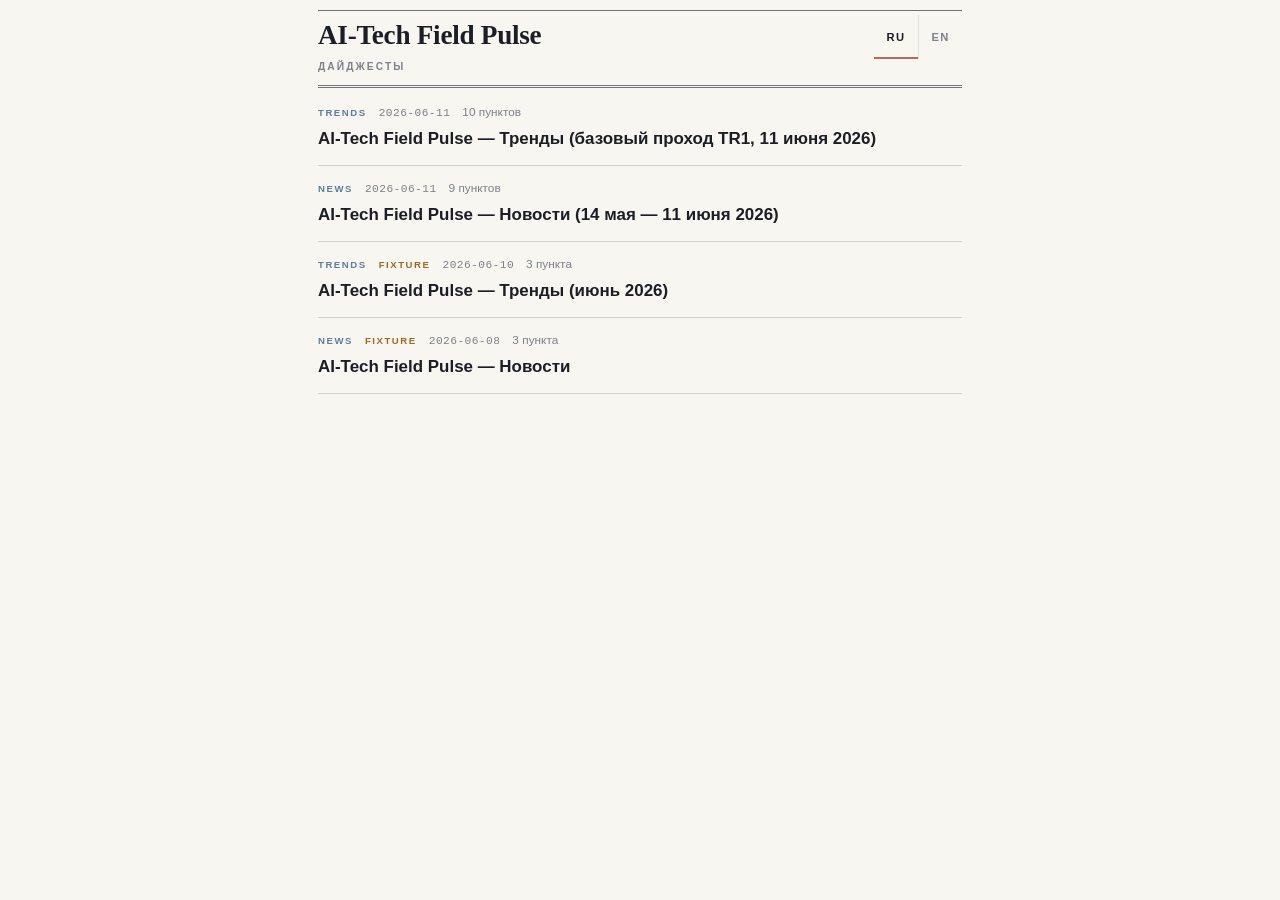
==== docs/index.html @ d8571406 "Render trends 2026-06-11 (TR1 baseline, fetched via bot) First digest through the file-ingest bridge" ====
<!DOCTYPE html>
<html lang="ru">
<head>
  <meta charset="utf-8">
  <meta name="viewport" content="width=device-width, initial-scale=1">
  <meta name="robots" content="noindex">
  <title>AI-Tech Field Pulse</title>
  <link rel="stylesheet" href="assets/style.css?v=4">
</head>
<body class="lang-ru">

<header class="site-header">
  <div class="header-row">
    <h1>AI-Tech Field Pulse</h1>
    <div class="lang-toggle" role="group" aria-label="Language">
      <button type="button" data-lang="ru" class="active" aria-pressed="true">RU</button>
      <button type="button" data-lang="en" aria-pressed="false">EN</button>
    </div>
  </div>
  <p class="source">
    <span lang="ru">Дайджесты</span>
    <span lang="en">Digests</span>
  </p>
</header>

<main>
  <ul class="digest-list">
    <li class="digest-entry">
      <div class="entry-meta">
        <span class="tag">TRENDS</span>
        <time datetime="2026-06-11">2026-06-11</time>
        <span class="count">
          <span lang="ru">10 пунктов</span>
          <span lang="en">10 items</span>
        </span>
      </div>
      <a class="entry-title" href="2026-06-11-trends.html">
        <span lang="ru">AI-Tech Field Pulse — Тренды (базовый проход TR1, 11 июня 2026)</span>
        <span lang="en">AI-Tech Field Pulse — Trends (baseline pass TR1, June 11, 2026)</span>
      </a>
    </li>
    <li class="digest-entry">
      <div class="entry-meta">
        <span class="tag">NEWS</span>
        <time datetime="2026-06-11">2026-06-11</time>
        <span class="count">
          <span lang="ru">9 пунктов</span>
          <span lang="en">9 items</span>
        </span>
      </div>
      <a class="entry-title" href="2026-06-11-news.html">
        <span lang="ru">AI-Tech Field Pulse — Новости (14 мая — 11 июня 2026)</span>
        <span lang="en">AI-Tech Field Pulse — News (May 14 – June 11, 2026)</span>
      </a>
    </li>
    <li class="digest-entry">
      <div class="entry-meta">
        <span class="tag">TRENDS</span>
        <span class="badge">FIXTURE</span>
        <time datetime="2026-06-10">2026-06-10</time>
        <span class="count">
          <span lang="ru">3 пункта</span>
          <span lang="en">3 items</span>
        </span>
      </div>
      <a class="entry-title" href="2026-06-10-trends.html">
        <span lang="ru">AI-Tech Field Pulse — Тренды (июнь 2026)</span>
        <span lang="en">AI-Tech Field Pulse — Trends (June 2026)</span>
      </a>
    </li>
    <li class="digest-entry">
      <div class="entry-meta">
        <span class="tag">NEWS</span>
        <span class="badge">FIXTURE</span>
        <time datetime="2026-06-08">2026-06-08</time>
        <span class="count">
          <span lang="ru">3 пункта</span>
          <span lang="en">3 items</span>
        </span>
      </div>
      <a class="entry-title" href="2026-06-08-news-fixture.html">
        <span lang="ru">AI-Tech Field Pulse — Новости</span>
        <span lang="en">AI-Tech Field Pulse — News</span>
      </a>
    </li>
  </ul>
</main>

<script src="assets/app.js?v=2"></script>
</body>
</html>
---- docs/assets/style.css ----
/*
 * AI-Tech Field Pulse — shared styles. Stage 1d synthesis:
 * v1 "editorial dense" (ruled column, density, color-coded kickers)
 * + v3 "reader mode" (controls only on open stories, reading leading)
 * + v2 details (compact source links, small-glyph restraint).
 * Font voice: serif confined to the masthead; everything else a
 * well-spaced system sans. Near-flat backgrounds, both schemes.
 * Mobile-first, hand-written, no deps, system fonts only.
 */

:root {
  --paper: #f8f6f1;
  --paper-glass: rgba(248, 246, 241, 0.88);
  --ink: #1c1e26;
  --ink-soft: #43474f;
  --ink-mute: #7d818a;
  --accent: #b56a5a;                       /* inked rose */
  --accent-soft: rgba(181, 106, 90, 0.10);
  --cool: #5d7e9e;                         /* inked periwinkle */
  --cool-soft: rgba(93, 126, 158, 0.10);
  --good: #3a7d55;
  --good-soft: rgba(58, 125, 85, 0.13);
  --bad: #ac3a3a;
  --bad-soft: rgba(172, 58, 58, 0.11);
  --amber: #9d6a1f;
  --rule: rgba(28, 30, 38, 0.18);          /* hairline */
  --rule-faint: rgba(28, 30, 38, 0.10);
  --rule-strong: rgba(28, 30, 38, 0.60);   /* masthead rules */
  --panel-bg: #f3f0e9;
  --shadow: 0 -2px 18px rgba(28, 30, 38, 0.08);
  --fab-shadow: 0 2px 12px rgba(28, 30, 38, 0.14);
  --serif: "Iowan Old Style", Georgia, "Palatino Linotype", Palatino, "Times New Roman", serif;
  --sans: -apple-system, BlinkMacSystemFont, "Segoe UI", Roboto, "Helvetica Neue", Arial, sans-serif;
  --mono: ui-monospace, SFMono-Regular, Menlo, Consolas, "Liberation Mono", monospace;
}

@media (prefers-color-scheme: dark) {
  :root {
    --paper: #0d0f15;
    --paper-glass: rgba(13, 15, 21, 0.86);
    --ink: #e6dfca;                        /* cream ink */
    --ink-soft: #c2b6a0;
    --ink-mute: #767d8e;
    --accent: #d89888;
    --accent-soft: rgba(216, 152, 136, 0.12);
    --cool: #8ca8c8;
    --cool-soft: rgba(140, 168, 200, 0.12);
    --good: #5ec87c;
    --good-soft: rgba(94, 200, 124, 0.14);
    --bad: #e07070;
    --bad-soft: rgba(224, 112, 112, 0.13);
    --amber: #d9a64e;
    --rule: rgba(230, 223, 202, 0.17);
    --rule-faint: rgba(230, 223, 202, 0.09);
    --rule-strong: rgba(230, 223, 202, 0.55);
    --panel-bg: #11141c;
    --shadow: 0 -2px 22px rgba(0, 0, 0, 0.45);
    --fab-shadow: 0 2px 16px rgba(0, 0, 0, 0.5);
  }
}

* { margin: 0; padding: 0; box-sizing: border-box; }

html {
  -webkit-text-size-adjust: 100%;
  scroll-behavior: smooth;
}

body {
  margin: 0 auto;
  padding: 10px 18px 112px; /* bottom: corner fab never covers last controls */
  max-width: 680px;
  background: var(--paper); /* near-flat: no washes, no gradients */
  color: var(--ink);
  font: 17px/1.6 var(--sans);
  -webkit-font-smoothing: antialiased;
  overflow-wrap: break-word;
}

/* RU/EN: body class drives lang visibility */
body.lang-ru [lang="en"],
body.lang-en [lang="ru"] { display: none; }

a {
  color: var(--accent);
  text-decoration: underline;
  text-decoration-thickness: 1px;
  text-decoration-color: var(--rule);
  text-underline-offset: 3px;
  overflow-wrap: anywhere;
  transition: color 0.15s, text-decoration-color 0.15s;
}
a:hover { color: var(--cool); text-decoration-color: currentColor; }

code {
  font-family: var(--mono);
  font-size: 0.82em;
  padding: 1px 4px;
  border-radius: 3px;
  background: var(--cool-soft);
  overflow-wrap: anywhere;
}

strong { color: var(--ink); font-weight: 600; }
em { font-style: italic; }

::selection { background: var(--accent-soft); }

summary { list-style: none; }
summary::-webkit-details-marker { display: none; }
summary::marker { content: ""; }

button:focus-visible,
summary:focus-visible,
input:focus-visible,
textarea:focus-visible,
a:focus-visible {
  outline: 2px solid var(--cool);
  outline-offset: 2px;
}

main { counter-reset: story; }

/* ═══════════════════════════════════════
   MASTHEAD — the one serif voice
   ═══════════════════════════════════════ */

.site-header {
  border-top: 1px solid var(--rule-strong);
  border-bottom: 3px double var(--rule-strong);
  padding: 4px 0 10px;
  margin-bottom: 2px;
}

.header-row {
  display: flex;
  justify-content: space-between;
  align-items: center;
  gap: 10px;
}

.source {
  min-width: 0;
  font-size: 0.64rem;
  font-weight: 700;
  text-transform: uppercase;
  letter-spacing: 0.2em;
  color: var(--ink-mute);
}

h1 {
  font-family: var(--serif);
  font-size: 1.7rem;
  font-weight: 700;
  line-height: 1.15;
  letter-spacing: -0.01em;
  margin: 2px 0 4px;
}

.digest-date {
  font-size: 0.76rem;
  letter-spacing: 0.04em;
  color: var(--ink-mute);
}

.digest-range {
  font-style: italic;
  font-size: 0.78rem;
  letter-spacing: 0;
}

/* ─── Language toggle: typographic tabs ─── */

.lang-toggle { display: flex; flex: none; }

.lang-toggle button {
  font-family: var(--sans);
  font-size: 0.7rem;
  font-weight: 700;
  letter-spacing: 0.12em;
  min-width: 44px;
  min-height: 44px;
  padding: 0 4px;
  border: 0;
  background: transparent;
  color: var(--ink-mute);
  cursor: pointer;
  transition: color 0.15s, box-shadow 0.15s;
  -webkit-tap-highlight-color: transparent;
}

.lang-toggle button + button { border-left: 1px solid var(--rule-faint); }

.lang-toggle button.active {
  color: var(--ink);
  box-shadow: inset 0 -2px 0 var(--accent);
}

.lang-toggle button:not(.active):hover { color: var(--accent); }

/* ═══════════════════════════════════════
   KICKERS — bare small caps, color-coded
   ═══════════════════════════════════════ */

.tag, .badge {
  flex: none;
  font-family: var(--sans);
  font-size: 0.6rem;
  font-weight: 700;
  text-transform: uppercase;
  letter-spacing: 0.16em;
  color: var(--cool);
  white-space: nowrap;
}

.badge { color: var(--amber); }

.tag-release     { color: var(--accent); }
.tag-controversy { color: var(--bad); }
.tag-paper       { color: var(--cool); }
.tag-result      { color: var(--good); }
.tag-deal        { color: var(--amber); }
.tag-policy      { color: var(--cool); }
.tag-plan        { color: var(--ink-mute); }
.tag-trend       { color: var(--good); }
.tag-infra       { color: var(--amber); }

/* ═══════════════════════════════════════
   INDEX — ruled list, same column language
   ═══════════════════════════════════════ */

.digest-list {
  list-style: none;
  border-bottom: 1px solid var(--rule);
}

.digest-entry {
  border-top: 1px solid var(--rule);
  padding: 13px 0 14px;
}

.digest-entry:first-child { border-top: 0; }

.entry-meta {
  display: flex;
  flex-wrap: wrap;
  gap: 4px 12px;
  align-items: baseline;
}

.entry-meta time {
  font-family: var(--mono);
  font-size: 0.7rem;
  letter-spacing: 0.04em;
  color: var(--ink-mute);
}

.count {
  font-size: 0.74rem;
  color: var(--ink-mute);
}

.entry-title {
  display: block;
  margin-top: 5px;
  font-size: 1.06rem;
  font-weight: 600;
  line-height: 1.35;
  color: var(--ink);
  text-decoration: none;
  transition: color 0.15s;
}

.entry-title:hover { color: var(--accent); }

/* ═══════════════════════════════════════
   TL;DR — the lead brief
   ═══════════════════════════════════════ */

.intro-block summary {
  display: flex;
  align-items: center;
  justify-content: space-between;
  gap: 8px;
  min-height: 44px;
  cursor: pointer;
  font-size: 0.64rem;
  font-weight: 700;
  text-transform: uppercase;
  letter-spacing: 0.2em;
  color: var(--cool);
  -webkit-tap-highlight-color: transparent;
}

.intro-block summary::after,
.extra-heading::after {
  content: "+";
  flex: none;
  font-size: 1.05rem;
  font-weight: 400;
  letter-spacing: 0;
  color: var(--ink-mute);
}

.intro-block details[open] > summary::after,
.extra-section details[open] > .extra-heading::after {
  content: "\2212"; /* minus sign */
  color: var(--accent);
}

.intro-body { padding: 0 0 14px; }

/* ─── Dash markers ("–") for all content lists ─── */

.intro-body ul,
.extra-body ul,
.card-body ul { list-style: none; }

.intro-body li,
.extra-body li,
.card-body li {
  position: relative;
  padding-left: 0.95em;
  margin: 8px 0;
  font-size: 0.97rem;
  line-height: 1.6;
  color: var(--ink-soft);
}

.intro-body li::before,
.extra-body li::before,
.card-body li::before {
  content: "\2013"; /* – */
  position: absolute;
  left: 0;
  color: var(--accent);
}

.extra-body li::before { color: var(--cool); }

/* ═══════════════════════════════════════
   STORIES — ruled, numbered, unboxed
   ═══════════════════════════════════════ */

.card {
  counter-increment: story;
  border-top: 1px solid var(--rule);
}

.card summary {
  display: flex;
  align-items: baseline;
  flex-wrap: wrap;
  gap: 6px 8px;
  padding: 12px 0;
  cursor: pointer;
  -webkit-tap-highlight-color: transparent;
}

/* story number */
.card summary::before {
  content: counter(story, decimal-leading-zero);
  flex: none;
  font-family: var(--mono);
  font-size: 0.68rem;
  font-weight: 700;
  letter-spacing: 0.06em;
  color: var(--ink-mute);
  transform: translateY(-0.1em);
  transition: color 0.15s;
}

.card details[open] > summary::before { color: var(--accent); }

.card-title {
  flex: 1 1 12ch;
  min-width: 0;
  font-size: 1.02rem;
  font-weight: 600;
  line-height: 1.38;
  color: var(--ink);
  transition: color 0.15s;
}

.card summary:hover .card-title { color: var(--accent); }

.card .tag { margin-left: auto; transform: translateY(-0.1em); }

/* expand indicator */
.card summary::after {
  content: "+";
  flex: none;
  width: 0.9em;
  text-align: right;
  font-size: 1.05rem;
  line-height: 1;
  font-weight: 400;
  color: var(--ink-mute);
  transform: translateY(0.05em);
}

.card details[open] > summary::after {
  content: "\2212";
  color: var(--accent);
}

/* ─── Open story = reading focus (v3) ─── */

.card-body { padding: 0 0 8px; }

.card-body p {
  margin: 0 0 12px;
  font-size: 0.99rem;
  line-height: 1.68;
  color: var(--ink-soft);
}

@media (prefers-reduced-motion: no-preference) {
  .card details[open] .card-body {
    animation: settle 0.3s ease both;
  }
  @keyframes settle {
    from { opacity: 0; transform: translateY(4px); }
    to   { opacity: 1; transform: none; }
  }
}

/* source link: compact (v2) */
.card-link {
  font-size: 0.78rem;
  font-style: italic;
  letter-spacing: 0.01em;
}

.card-link a { color: var(--cool); }
.card-link a:hover { color: var(--accent); }

/* ─── Controls: only while the story is open (v3),
       quiet small glyphs (v2 restraint), 44px targets.
       Without :has() they simply stay visible. ─── */

.card-actions {
  display: flex;
  align-items: center;
  gap: 2px;
  padding: 0 0 10px;
}

@supports selector(:has(*)) {
  .card .card-actions { display: none; }
  .card:has(details[open]) .card-actions { display: flex; }
}

.grade-btn {
  flex: none;
  width: 44px;
  height: 44px;
  padding: 0;
  border: 0;
  border-radius: 999px;
  background: transparent;
  font: inherit;
  font-size: 0.95rem;
  line-height: 1;
  cursor: pointer;
  filter: grayscale(1);
  opacity: 0.4;
  transition: filter 0.15s, opacity 0.15s, background 0.15s, box-shadow 0.15s;
  -webkit-tap-highlight-color: transparent;
}

.grade-btn:hover { opacity: 0.8; }

.grade-btn.up.selected {
  filter: none;
  opacity: 1;
  background: var(--good-soft);
  box-shadow: inset 0 0 0 1.5px var(--good);
}

.grade-btn.down.selected {
  filter: none;
  opacity: 1;
  background: var(--bad-soft);
  box-shadow: inset 0 0 0 1.5px var(--bad);
}

/* one chosen → the sibling recedes (v2) */
.card-actions:has(.grade-btn.selected) .grade-btn:not(.selected) { opacity: 0.22; }
.card-actions:has(.grade-btn.selected) .grade-btn:not(.selected):hover { opacity: 0.6; }

.note-input {
  flex: 1 1 auto;
  min-width: 0;
  margin-left: 8px;
  min-height: 44px;
  padding: 8px 2px;
  border: 0;
  border-bottom: 1px solid var(--rule-faint);
  border-radius: 0;
  background: transparent;
  color: var(--ink);
  font-family: var(--sans);
  font-size: 0.9rem;
  transition: border-color 0.15s;
}

.note-input:focus {
  outline: none;
  border-bottom-color: var(--accent);
}

.note-input::placeholder {
  color: var(--ink-mute);
  font-style: italic;
}

/* ═══════════════════════════════════════
   BACK-PAGE SECTIONS (extras)
   ═══════════════════════════════════════ */

.extra-section { border-top: 1px solid var(--rule); }

/* section break between graded stories and the back pages */
article.card + section.extra-section {
  margin-top: 10px;
  border-top: 3px double var(--rule);
}

.extra-heading {
  display: flex;
  align-items: center;
  justify-content: space-between;
  gap: 8px;
  min-height: 44px;
  cursor: pointer;
  font-size: 0.64rem;
  font-weight: 700;
  text-transform: uppercase;
  letter-spacing: 0.18em;
  color: var(--cool);
  -webkit-tap-highlight-color: transparent;
}

.extra-body { padding: 0 0 14px; }

.extra-body li { font-size: 0.92rem; }

/* ═══════════════════════════════════════
   FEEDBACK — corner chip + ledger sheet
   ═══════════════════════════════════════ */

.feedback-fab {
  position: fixed;
  right: 14px;
  bottom: calc(14px + env(safe-area-inset-bottom, 0px));
  z-index: 30;
  min-height: 44px;
  padding: 0 18px;
  border: 1px solid var(--rule);
  border-radius: 999px;
  background: var(--paper-glass);
  -webkit-backdrop-filter: blur(8px);
  backdrop-filter: blur(8px);
  color: var(--accent);
  font-family: var(--sans);
  font-size: 0.66rem;
  font-weight: 700;
  text-transform: uppercase;
  letter-spacing: 0.14em;
  cursor: pointer;
  box-shadow: var(--fab-shadow);
  transition: color 0.15s, border-color 0.15s;
  -webkit-tap-highlight-color: transparent;
}

.feedback-fab:hover,
.feedback-fab[aria-expanded="true"] {
  color: var(--cool);
  border-color: var(--rule-strong);
}

.feedback-panel[hidden] { display: none !important; }

.feedback-panel {
  position: fixed;
  left: 0;
  right: 0;
  bottom: 0;
  z-index: 20;
  max-height: 72vh;
  overflow-y: auto;
  background: var(--panel-bg);
  border-top: 3px double var(--rule-strong);
  padding: 14px 18px calc(76px + env(safe-area-inset-bottom, 0px));
  box-shadow: var(--shadow);
}

.panel-inner { max-width: 680px; margin: 0 auto; }

.feedback-panel h2 {
  font-size: 0.64rem;
  font-weight: 700;
  text-transform: uppercase;
  letter-spacing: 0.2em;
  color: var(--cool);
  margin: 0 0 10px;
}

.log-lines {
  margin: 0 0 4px;
  padding: 10px 12px;
  border: 1px solid var(--rule-faint);
  border-left: 2px solid var(--accent);
  background: transparent;
  color: var(--ink-soft);
  font: 0.72rem/1.6 var(--mono);
  white-space: pre-wrap;
  overflow-wrap: anywhere;
  max-height: 32vh;
  overflow-y: auto;
}

.copy-btn {
  min-height: 44px;
  padding: 0 12px 0 0;
  border: 0;
  background: transparent;
  color: var(--accent);
  font-family: var(--sans);
  font-size: 0.7rem;
  font-weight: 700;
  text-transform: uppercase;
  letter-spacing: 0.14em;
  text-decoration: underline;
  text-decoration-thickness: 1px;
  text-underline-offset: 4px;
  cursor: pointer;
  transition: color 0.15s;
  -webkit-tap-highlight-color: transparent;
}

.copy-btn:hover { color: var(--cool); }

.copy-status {
  font-size: 0.76rem;
  letter-spacing: 0.02em;
}

.copy-status .ok-msg,
.copy-status .fail-msg { display: none; }
.copy-status.ok .ok-msg { display: inline; color: var(--good); }
.copy-status.fail .fail-msg { display: inline; color: var(--bad); }

#log-textarea {
  width: 100%;
  margin-top: 8px;
  padding: 10px 12px;
  border: 1px solid var(--rule-faint);
  border-radius: 0;
  background: transparent;
  color: var(--ink);
  font: 0.72rem/1.6 var(--mono);
  overflow-wrap: anywhere;
}

.hint {
  margin: 6px 0 0;
  color: var(--ink-mute);
  font-style: italic;
  font-size: 0.78rem;
}

/* ═══════════════════════════════════════
   NARROW SCREENS
   ═══════════════════════════════════════ */

@media (max-width: 480px) {
  body { padding: 8px 14px 108px; }
  h1 { font-size: 1.46rem; }
  .card-title { font-size: 0.99rem; }
}
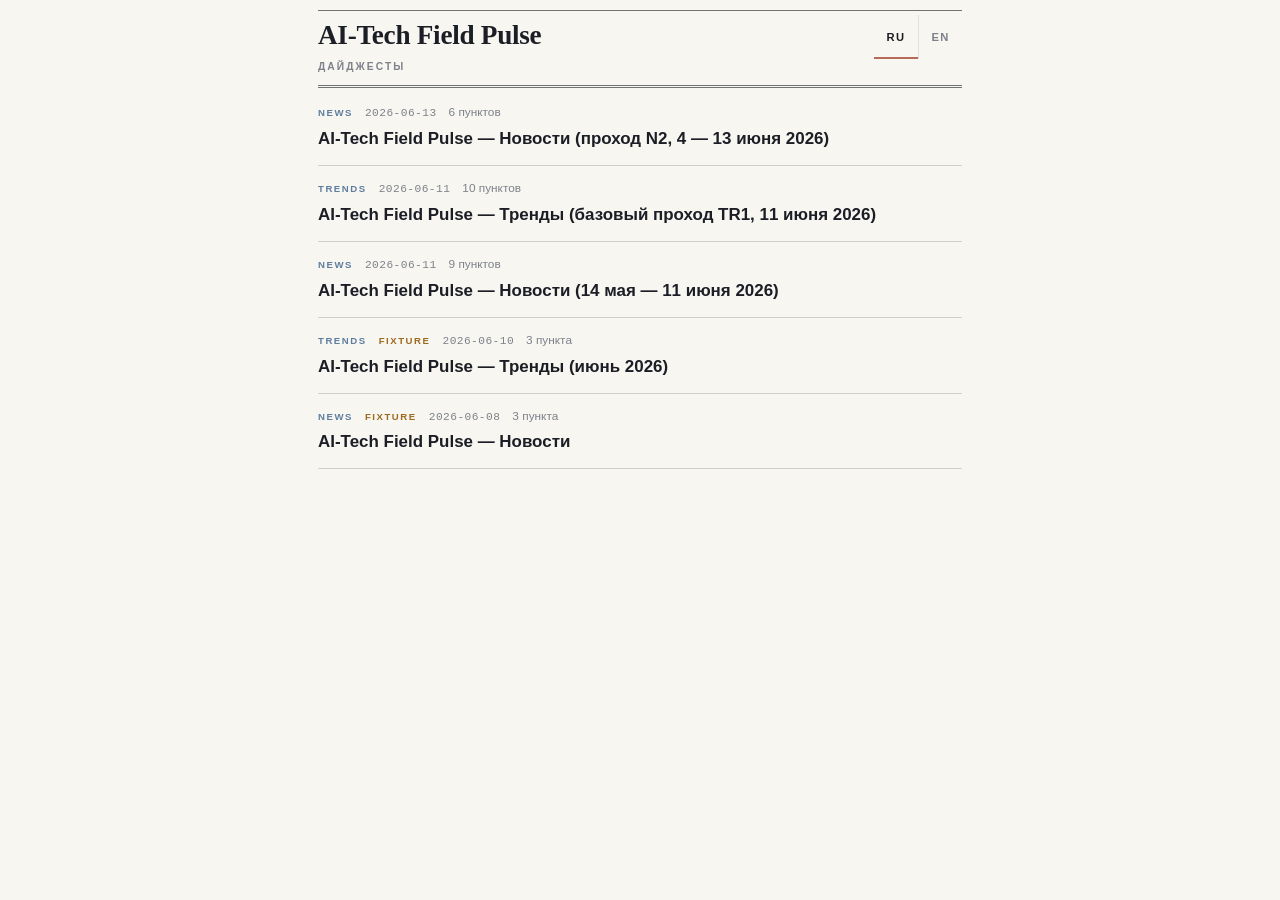
==== commit 37ca4e4d: "Render news 2026-06-13 (N2 pass, fetched via bot) Co-Authored-By: Claude Opus 4.8 (1M context) <nore" ====
--- a/docs/index.html
+++ b/docs/index.html
@@ -25,6 +25,20 @@
 
 <main>
   <ul class="digest-list">
+    <li class="digest-entry">
+      <div class="entry-meta">
+        <span class="tag">NEWS</span>
+        <time datetime="2026-06-13">2026-06-13</time>
+        <span class="count">
+          <span lang="ru">6 пунктов</span>
+          <span lang="en">6 items</span>
+        </span>
+      </div>
+      <a class="entry-title" href="2026-06-13-news.html">
+        <span lang="ru">AI-Tech Field Pulse — Новости (проход N2, 4 — 13 июня 2026)</span>
+        <span lang="en">AI-Tech Field Pulse — News (pass N2, June 4 – 13, 2026)</span>
+      </a>
+    </li>
     <li class="digest-entry">
       <div class="entry-meta">
         <span class="tag">TRENDS</span>
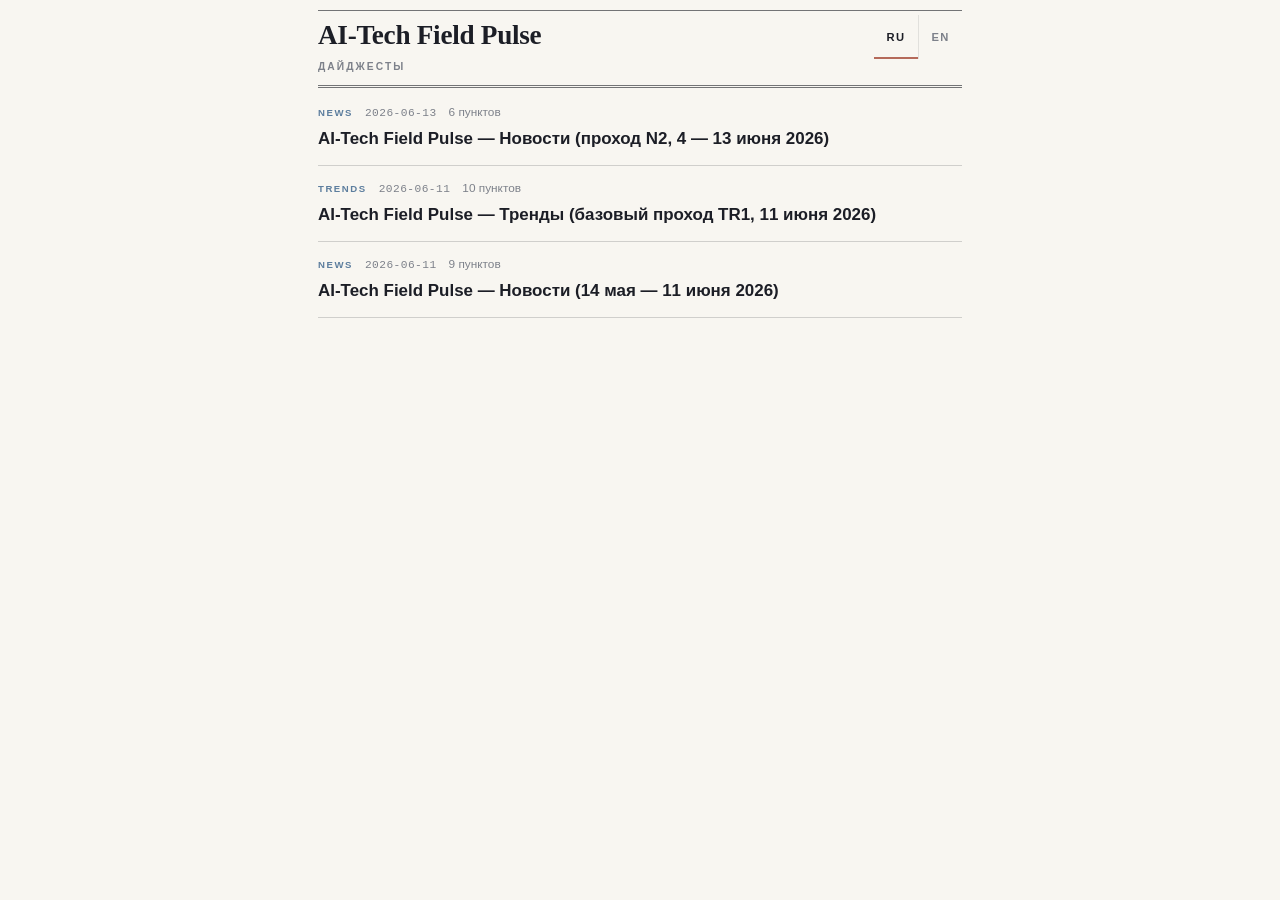
==== commit e23d94e6: "Remove the two test fixture digests (news 2026-06-08, trends 2026-06-10) Pipeline is proven on real " ====
--- a/docs/index.html
+++ b/docs/index.html
@@ -67,36 +67,6 @@
         <span lang="en">AI-Tech Field Pulse — News (May 14 – June 11, 2026)</span>
       </a>
     </li>
-    <li class="digest-entry">
-      <div class="entry-meta">
-        <span class="tag">TRENDS</span>
-        <span class="badge">FIXTURE</span>
-        <time datetime="2026-06-10">2026-06-10</time>
-        <span class="count">
-          <span lang="ru">3 пункта</span>
-          <span lang="en">3 items</span>
-        </span>
-      </div>
-      <a class="entry-title" href="2026-06-10-trends.html">
-        <span lang="ru">AI-Tech Field Pulse — Тренды (июнь 2026)</span>
-        <span lang="en">AI-Tech Field Pulse — Trends (June 2026)</span>
-      </a>
-    </li>
-    <li class="digest-entry">
-      <div class="entry-meta">
-        <span class="tag">NEWS</span>
-        <span class="badge">FIXTURE</span>
-        <time datetime="2026-06-08">2026-06-08</time>
-        <span class="count">
-          <span lang="ru">3 пункта</span>
-          <span lang="en">3 items</span>
-        </span>
-      </div>
-      <a class="entry-title" href="2026-06-08-news-fixture.html">
-        <span lang="ru">AI-Tech Field Pulse — Новости</span>
-        <span lang="en">AI-Tech Field Pulse — News</span>
-      </a>
-    </li>
   </ul>
 </main>
 
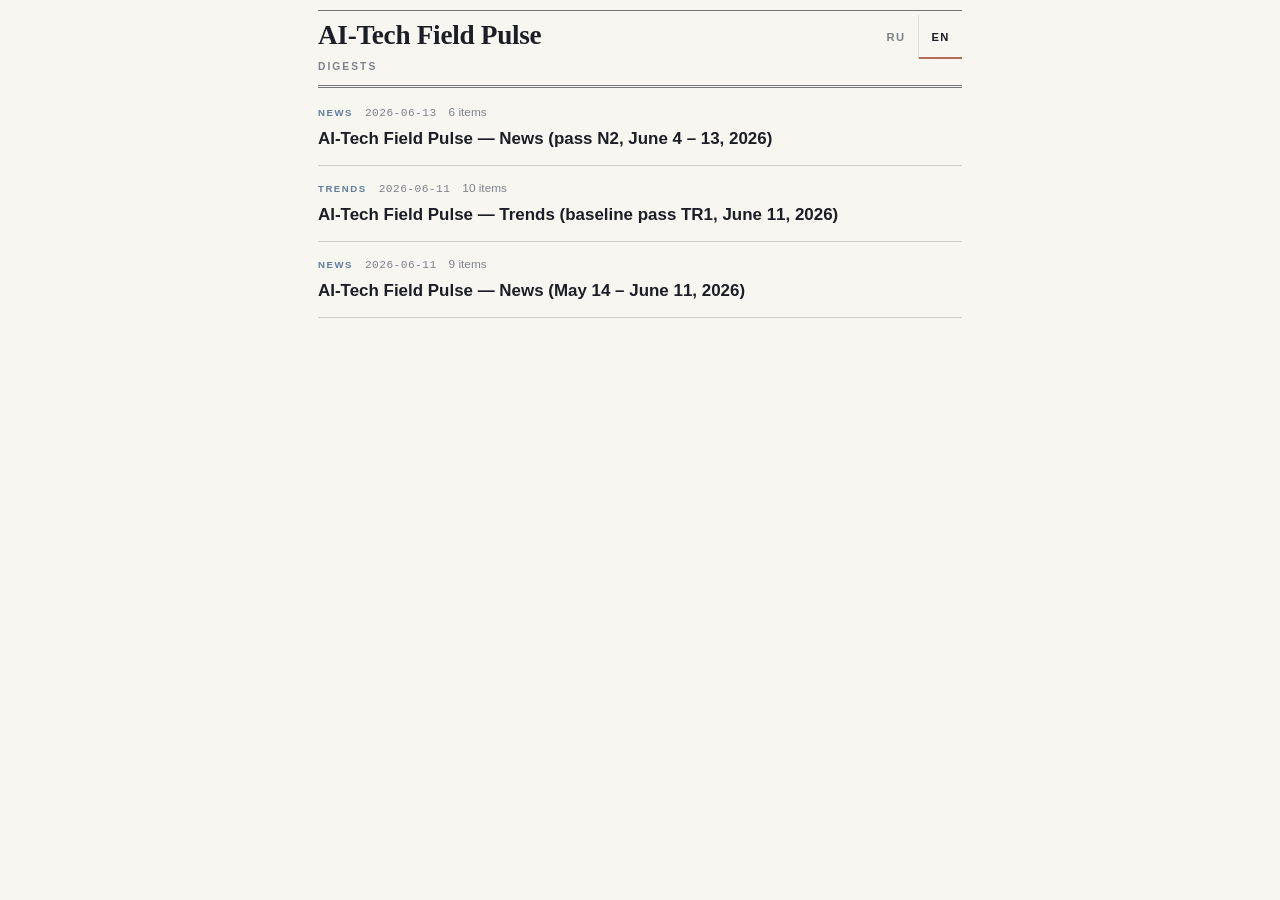
==== commit ca0c261b: "Make English the default language (was Russian) Flip <html lang>, <body class>, and the RU/EN toggle" ====
--- a/docs/index.html
+++ b/docs/index.html
@@ -1,5 +1,5 @@
 <!DOCTYPE html>
-<html lang="ru">
+<html lang="en">
 <head>
   <meta charset="utf-8">
   <meta name="viewport" content="width=device-width, initial-scale=1">
@@ -7,14 +7,14 @@
   <title>AI-Tech Field Pulse</title>
   <link rel="stylesheet" href="assets/style.css?v=4">
 </head>
-<body class="lang-ru">
+<body class="lang-en">
 
 <header class="site-header">
   <div class="header-row">
     <h1>AI-Tech Field Pulse</h1>
     <div class="lang-toggle" role="group" aria-label="Language">
-      <button type="button" data-lang="ru" class="active" aria-pressed="true">RU</button>
-      <button type="button" data-lang="en" aria-pressed="false">EN</button>
+      <button type="button" data-lang="ru" aria-pressed="false">RU</button>
+      <button type="button" data-lang="en" class="active" aria-pressed="true">EN</button>
     </div>
   </div>
   <p class="source">
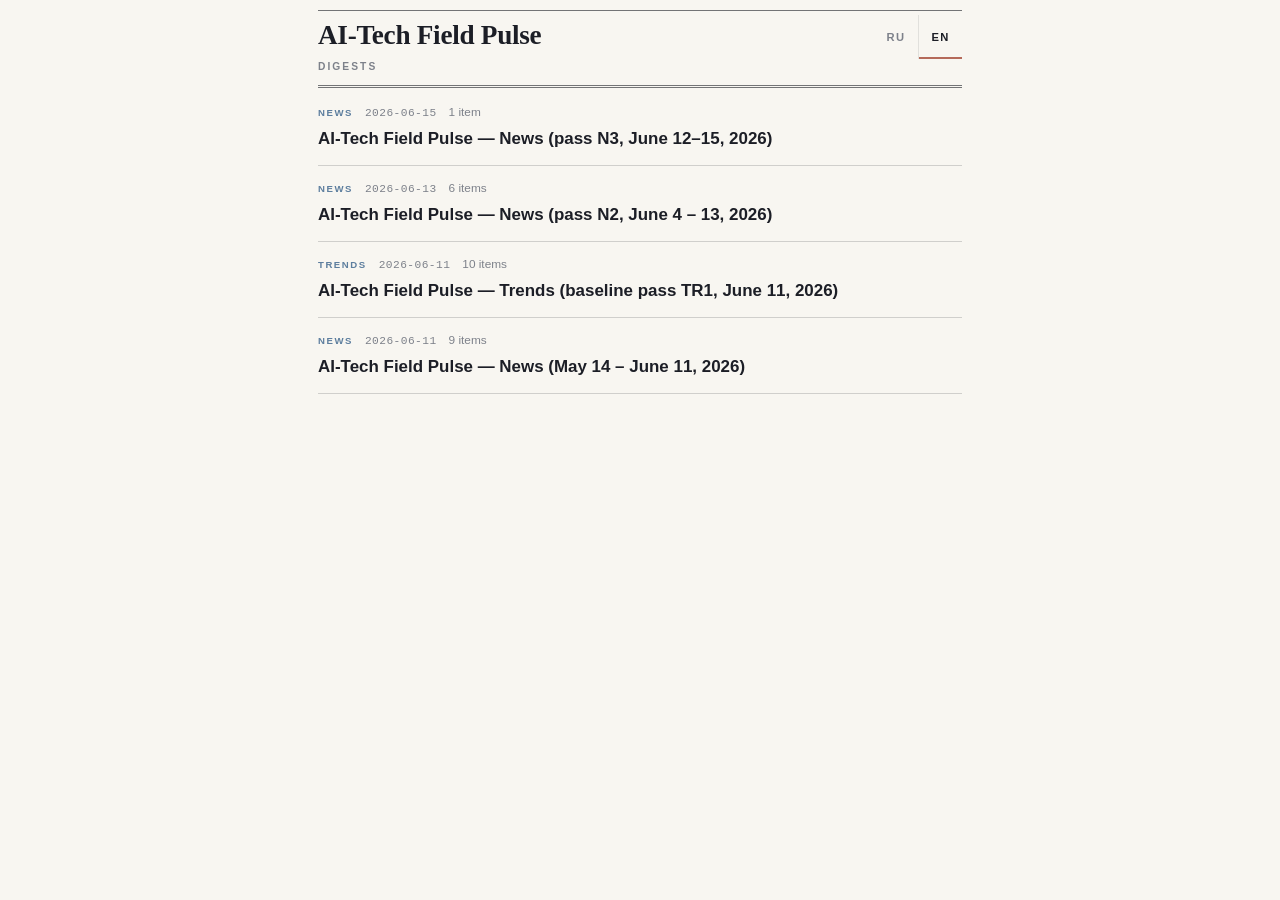
==== commit 6c6512f2: "Render news 2026-06-15 (N3 pass, fetched via bot) Thin window (June 12-15): 1 graded card (Kimi K2.7" ====
--- a/docs/index.html
+++ b/docs/index.html
@@ -25,6 +25,20 @@
 
 <main>
   <ul class="digest-list">
+    <li class="digest-entry">
+      <div class="entry-meta">
+        <span class="tag">NEWS</span>
+        <time datetime="2026-06-15">2026-06-15</time>
+        <span class="count">
+          <span lang="ru">1 пункт</span>
+          <span lang="en">1 item</span>
+        </span>
+      </div>
+      <a class="entry-title" href="2026-06-15-news.html">
+        <span lang="ru">AI-Tech Field Pulse — Новости (проход N3, 12–15 июня 2026)</span>
+        <span lang="en">AI-Tech Field Pulse — News (pass N3, June 12–15, 2026)</span>
+      </a>
+    </li>
     <li class="digest-entry">
       <div class="entry-meta">
         <span class="tag">NEWS</span>
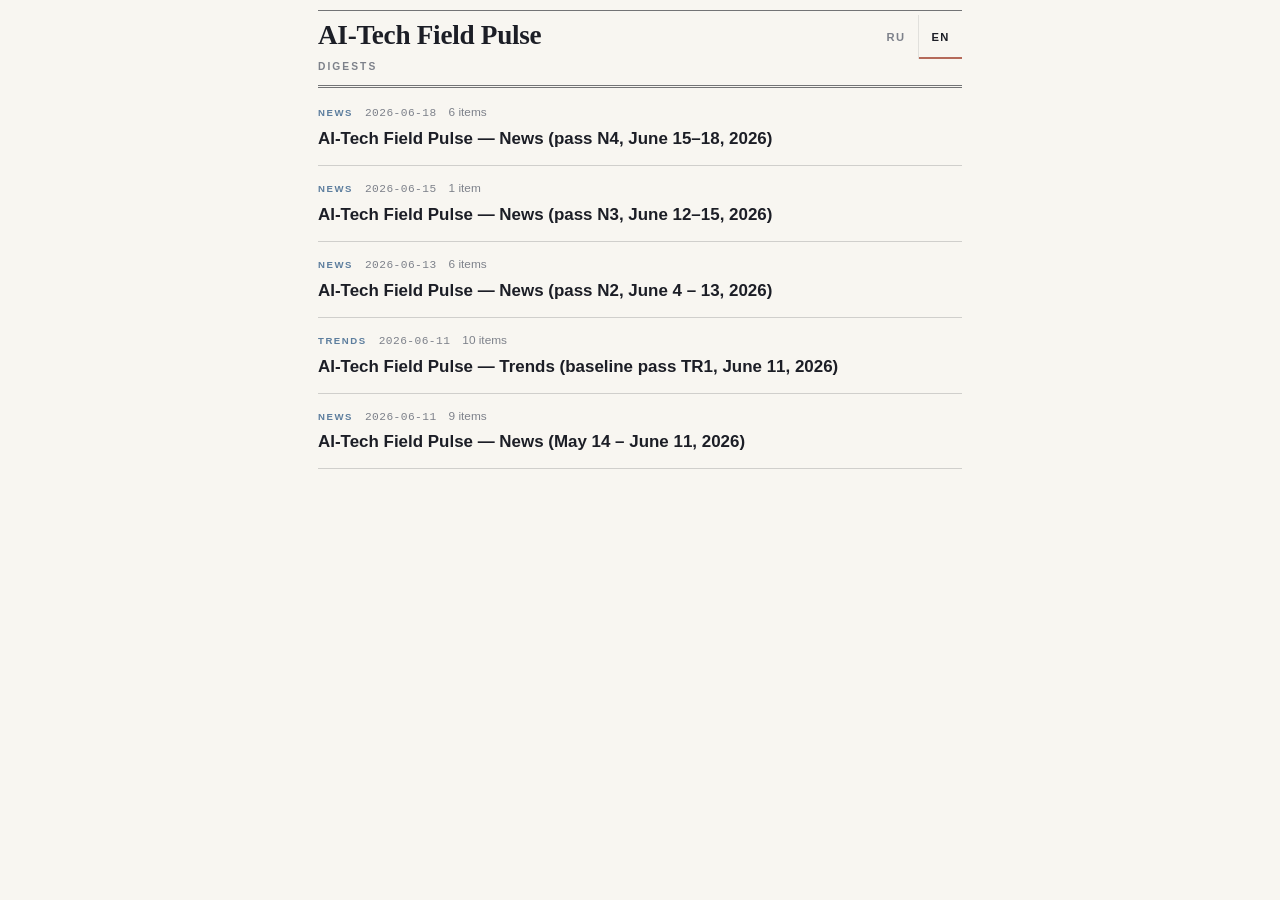
==== commit f9036fb6: "Render news 2026-06-18 (N4 pass, fetched via bot) 6 cards: GLM-5.2 (now #1 open-weights, frontier-ed" ====
--- a/docs/index.html
+++ b/docs/index.html
@@ -25,6 +25,20 @@
 
 <main>
   <ul class="digest-list">
+    <li class="digest-entry">
+      <div class="entry-meta">
+        <span class="tag">NEWS</span>
+        <time datetime="2026-06-18">2026-06-18</time>
+        <span class="count">
+          <span lang="ru">6 пунктов</span>
+          <span lang="en">6 items</span>
+        </span>
+      </div>
+      <a class="entry-title" href="2026-06-18-news.html">
+        <span lang="ru">AI-Tech Field Pulse — Новости (проход N4, 15–18 июня 2026)</span>
+        <span lang="en">AI-Tech Field Pulse — News (pass N4, June 15–18, 2026)</span>
+      </a>
+    </li>
     <li class="digest-entry">
       <div class="entry-meta">
         <span class="tag">NEWS</span>
--- a/docs/assets/style.css
+++ b/docs/assets/style.css
@@ -224,6 +224,7 @@
 .tag-plan        { color: var(--ink-mute); }
 .tag-trend       { color: var(--good); }
 .tag-infra       { color: var(--amber); }
+.tag-move        { color: var(--cool); }
 
 /* ═══════════════════════════════════════
    INDEX — ruled list, same column language
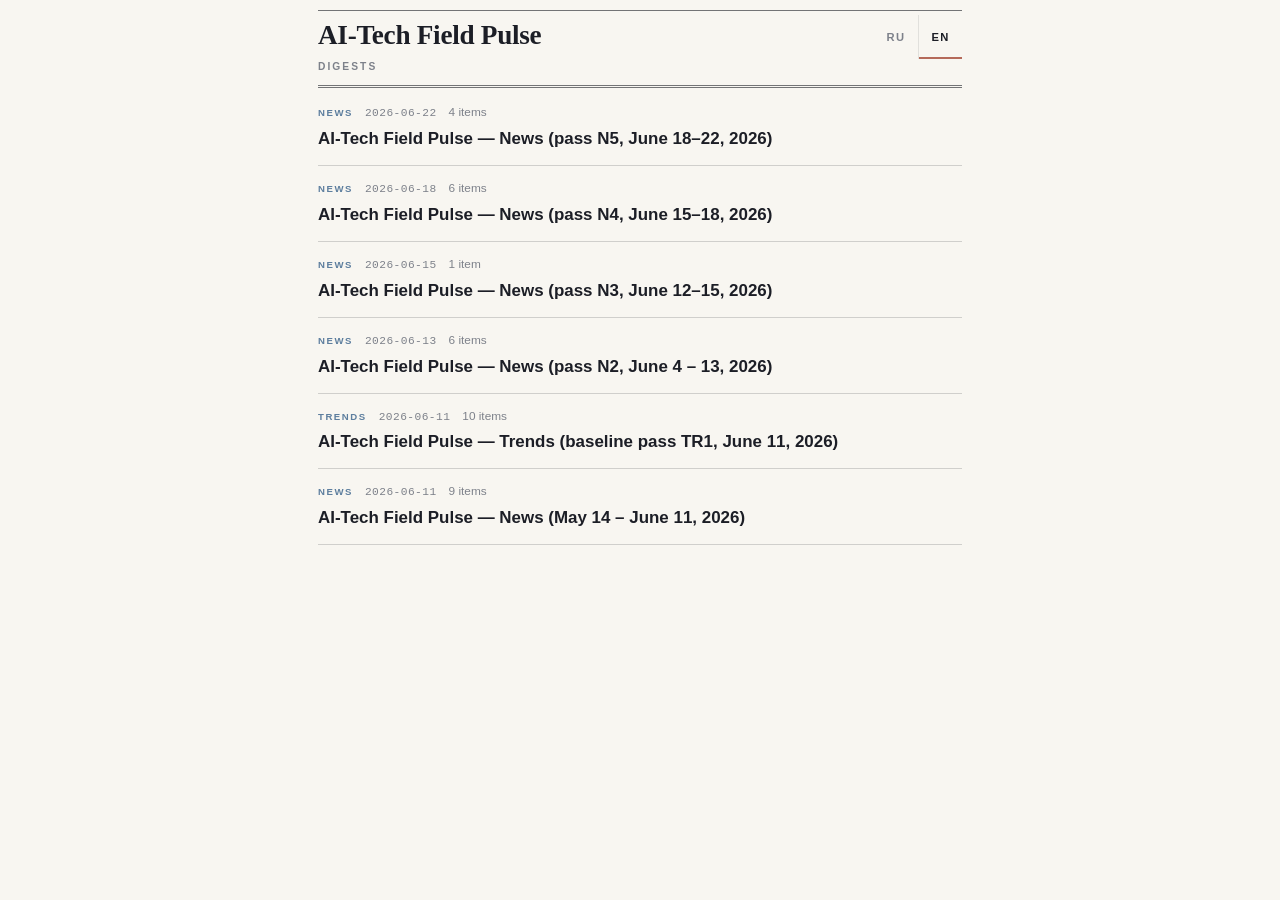
==== commit 7b0b11fd: "Render news 2026-06-22 (N5 pass, fetched via bot) 4 cards: Fable 5/Mythos 5 restored-but-changed (go" ====
--- a/docs/index.html
+++ b/docs/index.html
@@ -25,6 +25,20 @@
 
 <main>
   <ul class="digest-list">
+    <li class="digest-entry">
+      <div class="entry-meta">
+        <span class="tag">NEWS</span>
+        <time datetime="2026-06-22">2026-06-22</time>
+        <span class="count">
+          <span lang="ru">4 пункта</span>
+          <span lang="en">4 items</span>
+        </span>
+      </div>
+      <a class="entry-title" href="2026-06-22-news.html">
+        <span lang="ru">AI-Tech Field Pulse — Новости (проход N5, 18–22 июня 2026)</span>
+        <span lang="en">AI-Tech Field Pulse — News (pass N5, June 18–22, 2026)</span>
+      </a>
+    </li>
     <li class="digest-entry">
       <div class="entry-meta">
         <span class="tag">NEWS</span>
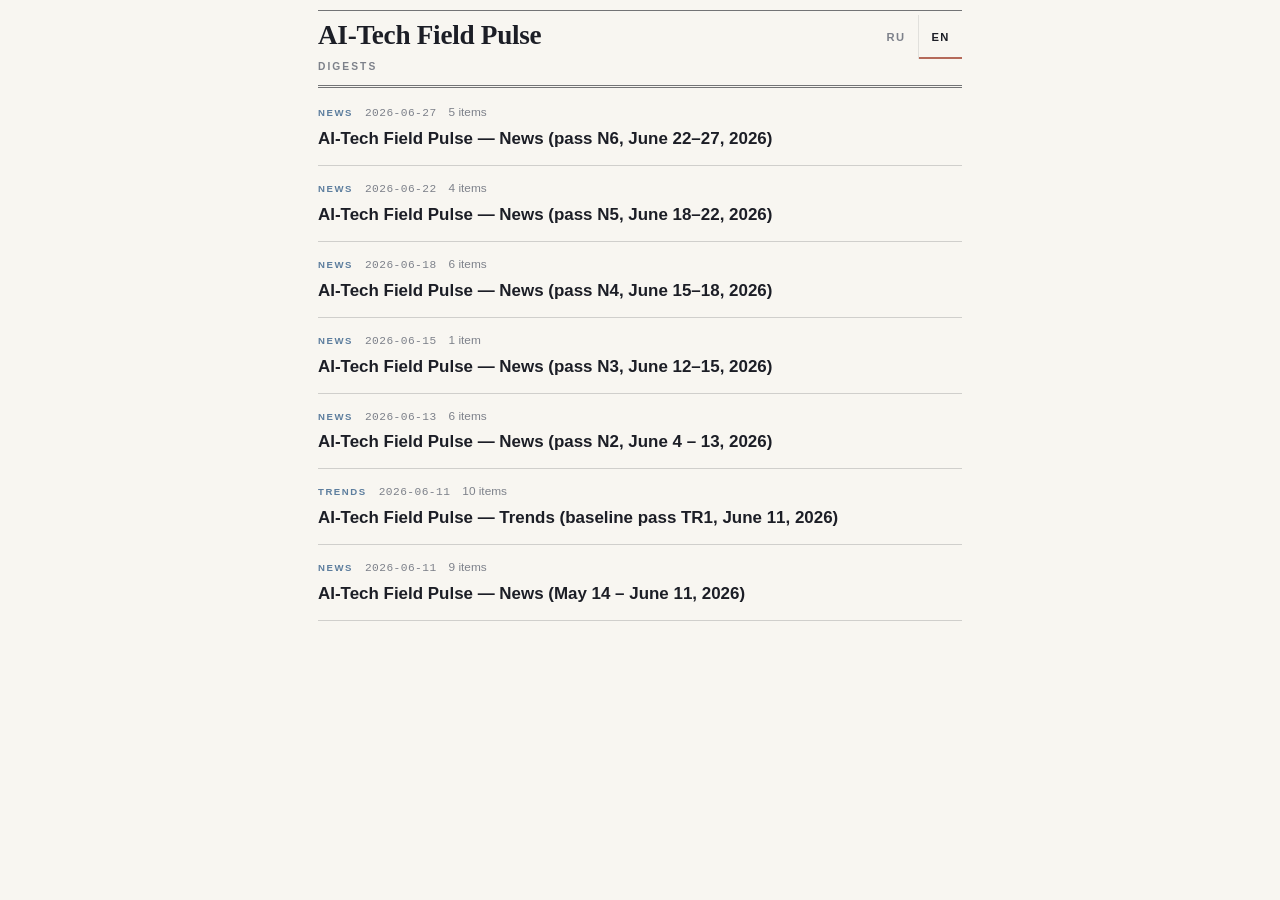
==== commit 0a70b1ac: "Render news 2026-06-27 (N6 pass, fetched via bot) Heavy week, 5 cards: Mythos 5 partially restored /" ====
--- a/docs/index.html
+++ b/docs/index.html
@@ -25,6 +25,20 @@
 
 <main>
   <ul class="digest-list">
+    <li class="digest-entry">
+      <div class="entry-meta">
+        <span class="tag">NEWS</span>
+        <time datetime="2026-06-27">2026-06-27</time>
+        <span class="count">
+          <span lang="ru">5 пунктов</span>
+          <span lang="en">5 items</span>
+        </span>
+      </div>
+      <a class="entry-title" href="2026-06-27-news.html">
+        <span lang="ru">AI-Tech Field Pulse — Новости (проход N6, 22–27 июня 2026)</span>
+        <span lang="en">AI-Tech Field Pulse — News (pass N6, June 22–27, 2026)</span>
+      </a>
+    </li>
     <li class="digest-entry">
       <div class="entry-meta">
         <span class="tag">NEWS</span>
